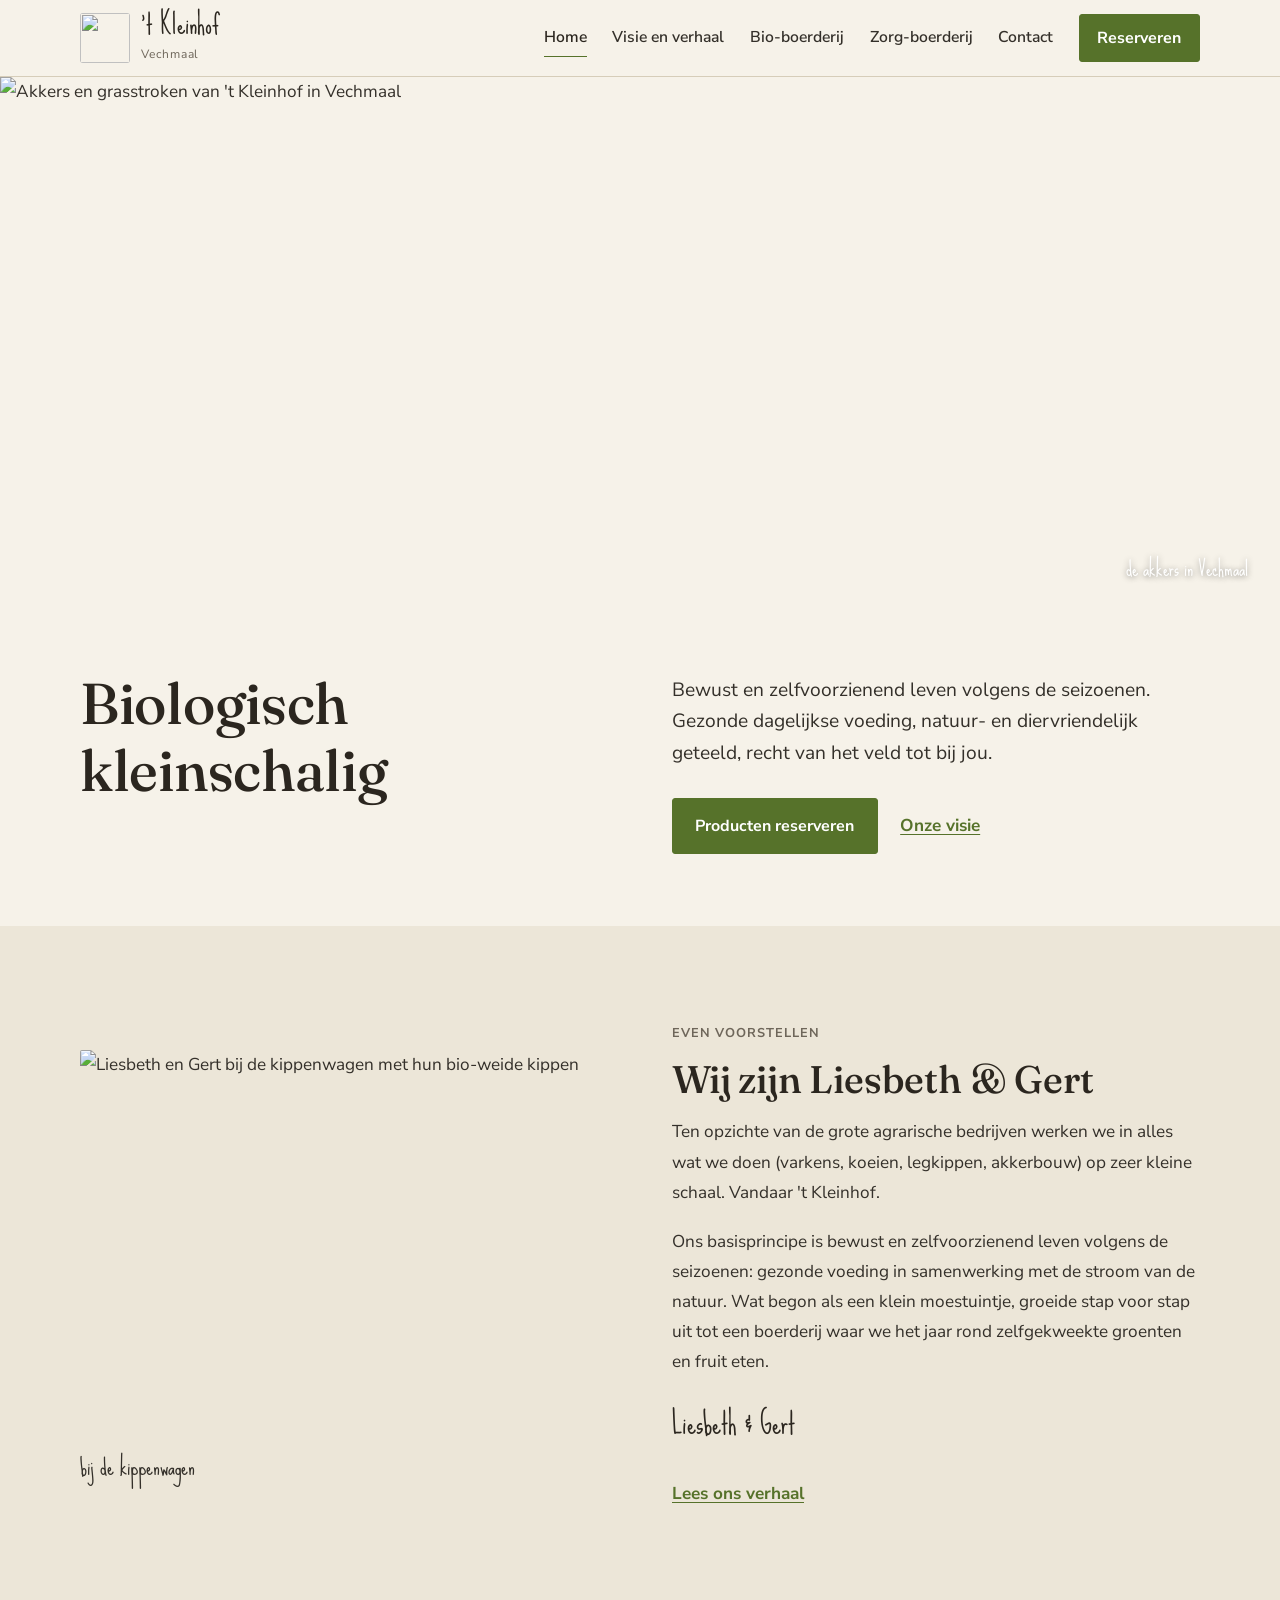
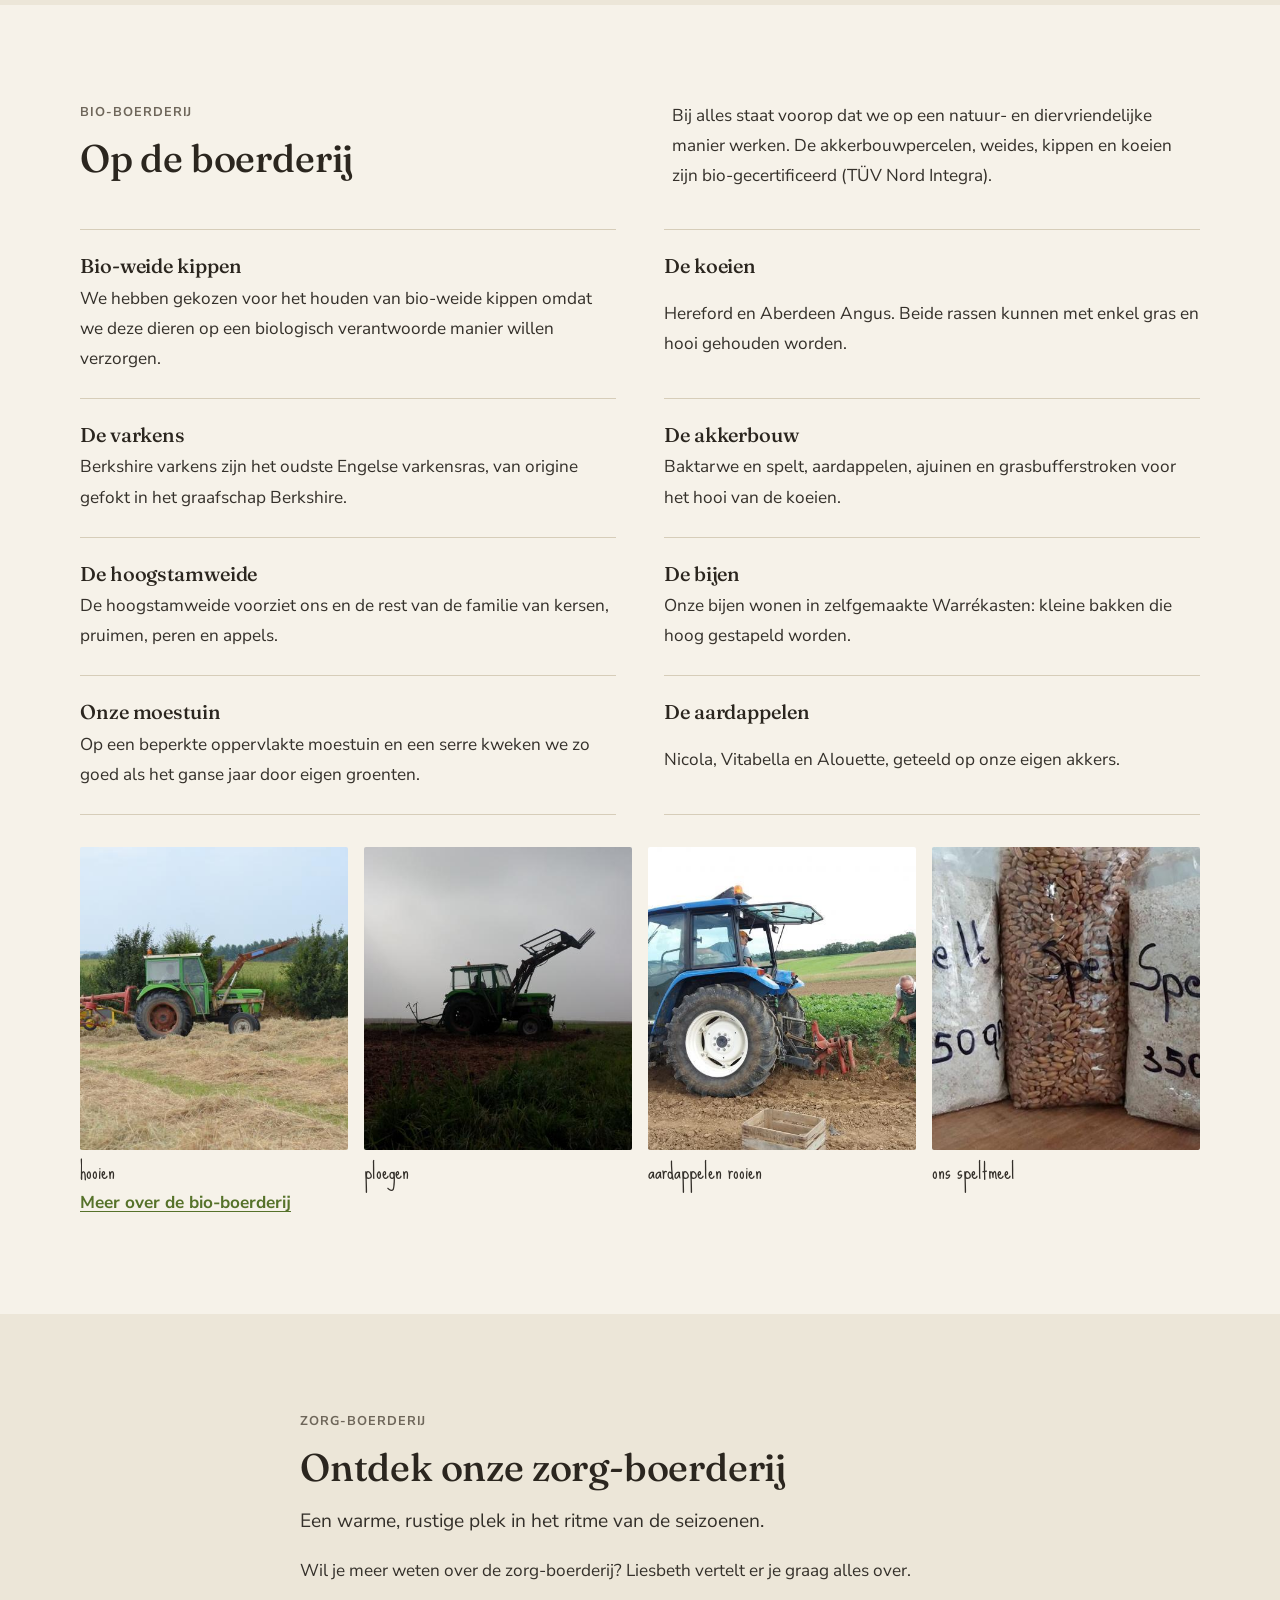
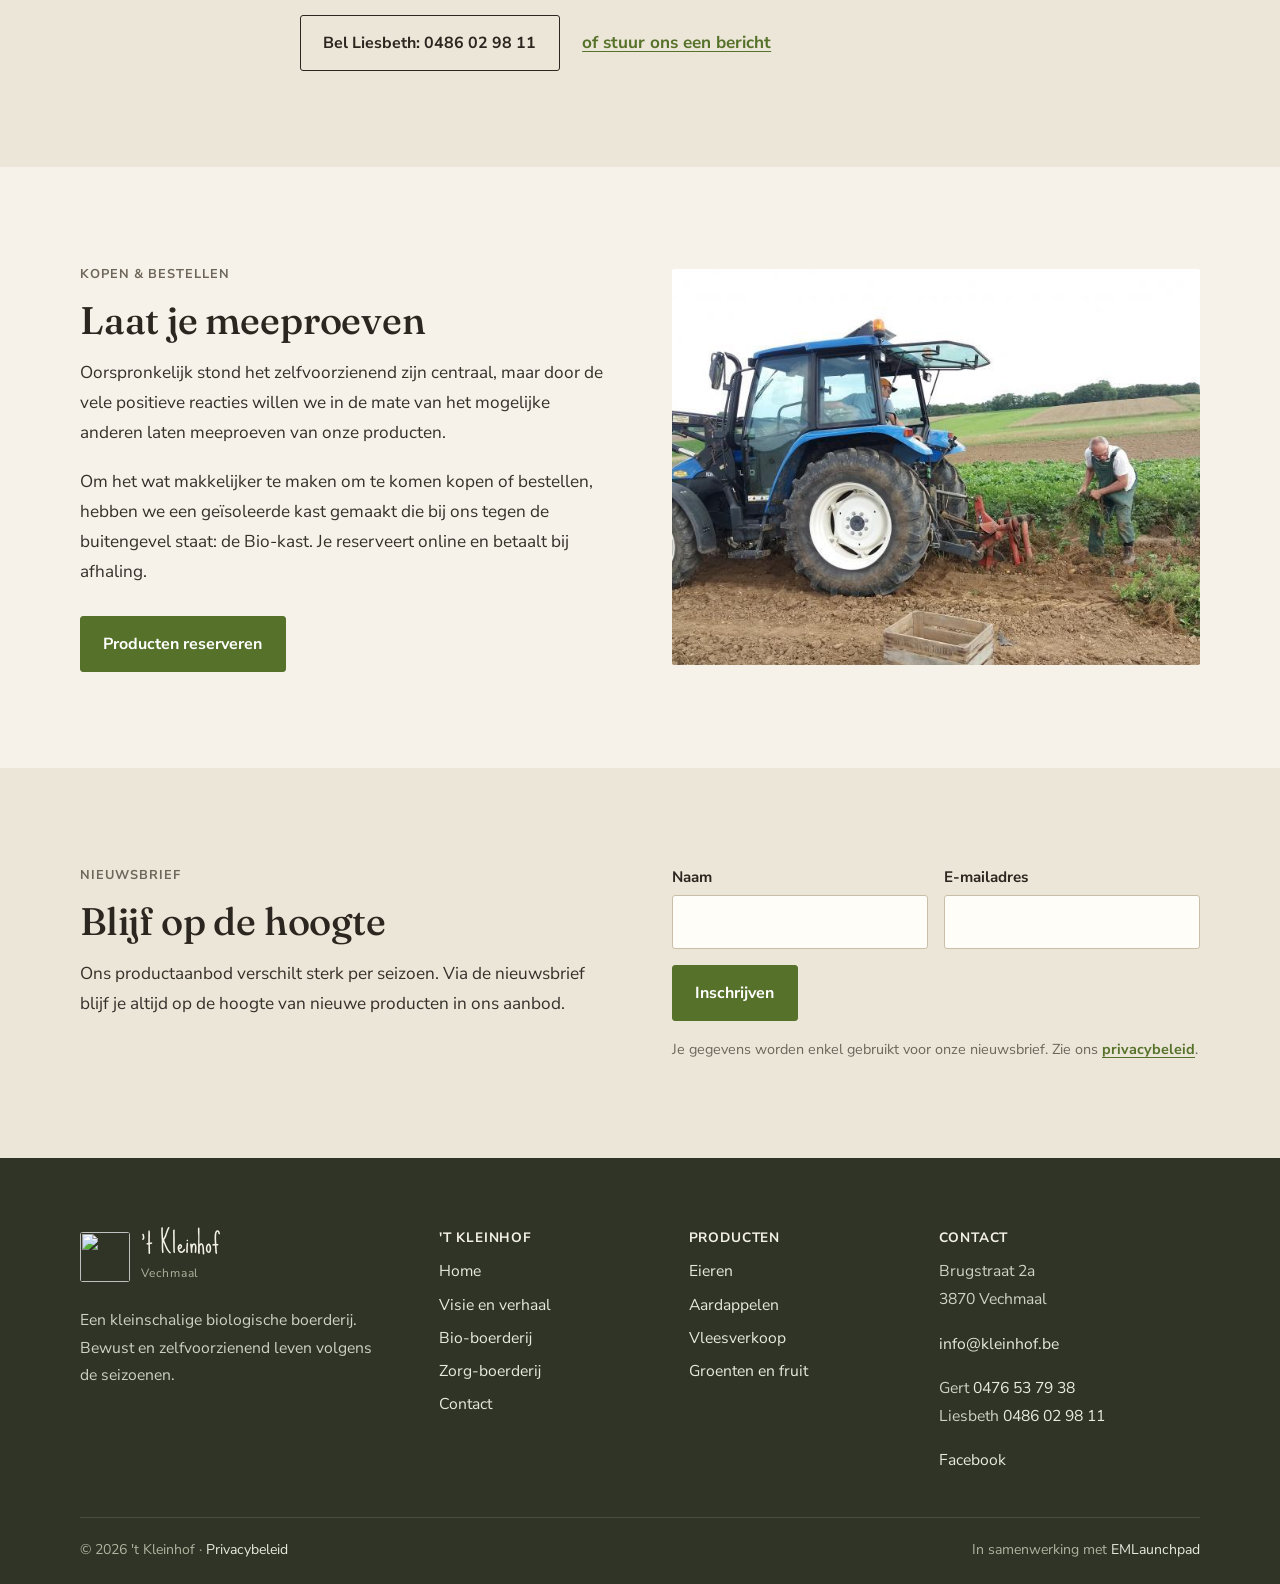
==== index.html @ ff2bd7fe "Website" ====
<!DOCTYPE html>
<html lang="nl">
<head>
  <meta charset="UTF-8" />
  <meta name="viewport" content="width=device-width, initial-scale=1.0" />
  <title>'t Kleinhof Vechmaal | Biologisch &amp; kleinschalig</title>
  <meta name="description" content="'t Kleinhof in Vechmaal is een kleinschalige biologische boerderij van Liesbeth &amp; Gert. Bewust en zelfvoorzienend leven volgens de seizoenen. Reserveer bio-eieren, aardappelen, ajuin en rundsvlees." />
  <meta name="theme-color" content="#f6f2e9" />
  <meta property="og:type" content="website" />
  <meta property="og:title" content="'t Kleinhof Vechmaal | Biologisch &amp; kleinschalig" />
  <meta property="og:description" content="'t Kleinhof in Vechmaal is een kleinschalige biologische boerderij van Liesbeth &amp; Gert. Bewust en zelfvoorzienend leven volgens de seizoenen. Reserveer bio-eieren, aardappelen, ajuin en rundsvlees." />
  <meta property="og:image" content="https://assets.cdn.filesafe.space/ZgvefHL6tlfdRaNGLqdD/media/6a88b6cd3556614796dc6c4f.jpg" />
  <meta property="og:locale" content="nl_BE" />
  <link rel="icon" href="https://assets.cdn.filesafe.space/ZgvefHL6tlfdRaNGLqdD/media/694a73c4a6b40253f5b23d27.png" />
  <link rel="preconnect" href="https://fonts.googleapis.com" />
  <link rel="preconnect" href="https://fonts.gstatic.com" crossorigin />
  <link href="https://fonts.googleapis.com/css2?family=Fraunces:opsz,wght@9..144,400;9..144,500&family=Nunito+Sans:wght@400;600;700&family=Sue+Ellen+Francisco&display=swap" rel="stylesheet" />
  <link rel="stylesheet" href="styles.css" />
</head>
<body>

  <!-- ============ HEADER ============ -->
  <header class="site-header">
    <nav class="nav container" aria-label="Hoofdnavigatie">
      <a class="brand" href="index.html" aria-label="'t Kleinhof Vechmaal, naar home">
        <img src="https://assets.cdn.filesafe.space/ZgvefHL6tlfdRaNGLqdD/media/694a73c4a6b40253f5b23d27.png" alt="" width="50" height="50" />
        <span><span class="brand__name">'t Kleinhof</span><span class="brand__sub">Vechmaal</span></span>
      </a>
      <button class="nav__toggle" aria-expanded="false" aria-controls="primary-menu">Menu</button>
      <div class="nav__links" id="primary-menu">
        <a href="index.html">Home</a>
        <a href="visie.html">Visie en verhaal</a>
        <a href="bio-boerderij.html">Bio-boerderij</a>
        <a href="index.html#zorg-boerderij">Zorg-boerderij</a>
        <a href="contact.html">Contact</a>
        <a class="btn" href="reserveren.html">Reserveren</a>
      </div>
    </nav>
  </header>

  <main>
    <!-- ============ HEROFOTO ============ -->
    <figure class="hero-photo">
      <img src="https://assets.cdn.filesafe.space/ZgvefHL6tlfdRaNGLqdD/media/6a88b6cd3556614796dc6c4f.jpg" alt="Akkers en grasstroken van 't Kleinhof in Vechmaal" width="1920" height="600" />
      <figcaption>de akkers in Vechmaal</figcaption>
    </figure>

    <!-- ============ INTRO ============ -->
    <section class="home-intro">
      <div class="container cols cols--top">
        <h1>Biologisch kleinschalig</h1>
        <div>
          <p class="intro">Bewust en zelfvoorzienend leven volgens de seizoenen. Gezonde dagelijkse voeding, natuur- en diervriendelijk geteeld, recht van het veld tot bij jou.</p>
          <div class="actions">
            <a class="btn" href="reserveren.html">Producten reserveren</a>
            <a class="text-link" href="visie.html">Onze visie</a>
          </div>
        </div>
      </div>
    </section>

    <!-- ============ EVEN VOORSTELLEN ============ -->
    <section class="section band">
      <div class="container cols">
        <figure class="photo photo--land">
          <img src="https://assets.cdn.filesafe.space/ZgvefHL6tlfdRaNGLqdD/media/52459343-5302-4f97-ac52-d328e1867f45.jpg" alt="Liesbeth en Gert bij de kippenwagen met hun bio-weide kippen" loading="lazy" width="850" height="610" />
          <figcaption>bij de kippenwagen</figcaption>
        </figure>
        <div>
          <span class="label">Even voorstellen</span>
          <h2>Wij zijn Liesbeth &amp; Gert</h2>
          <p class="mt-1">Ten opzichte van de grote agrarische bedrijven werken we in alles wat we doen (varkens, koeien, legkippen, akkerbouw) op zeer kleine schaal. Vandaar 't Kleinhof.</p>
          <p>Ons basisprincipe is bewust en zelfvoorzienend leven volgens de seizoenen: gezonde voeding in samenwerking met de stroom van de natuur. Wat begon als een klein moestuintje, groeide stap voor stap uit tot een boerderij waar we het jaar rond zelfgekweekte groenten en fruit eten.</p>
          <span class="signature">Liesbeth &amp; Gert</span>
          <div class="actions"><a class="text-link" href="visie.html">Lees ons verhaal</a></div>
        </div>
      </div>
    </section>

    <!-- ============ BIO-BOERDERIJ ============ -->
    <section class="section">
      <div class="container">
        <div class="cols cols--top" style="margin-bottom:2.4rem">
          <div>
            <span class="label">Bio-boerderij</span>
            <h2>Op de boerderij</h2>
          </div>
          <p>Bij alles staat voorop dat we op een natuur- en diervriendelijke manier werken. De akkerbouwpercelen, weides, kippen en koeien zijn bio-gecertificeerd (TÜV Nord Integra).</p>
        </div>

        <div class="farm-list farm-list--2">
          <div class="farm-list__item">
            <h3>Bio-weide kippen</h3>
            <p>We hebben gekozen voor het houden van bio-weide kippen omdat we deze dieren op een biologisch verantwoorde manier willen verzorgen.</p>
          </div>
          <div class="farm-list__item">
            <h3>De koeien</h3>
            <p>Hereford en Aberdeen Angus. Beide rassen kunnen met enkel gras en hooi gehouden worden.</p>
          </div>
          <div class="farm-list__item">
            <h3>De varkens</h3>
            <p>Berkshire varkens zijn het oudste Engelse varkensras, van origine gefokt in het graafschap Berkshire.</p>
          </div>
          <div class="farm-list__item">
            <h3>De akkerbouw</h3>
            <p>Baktarwe en spelt, aardappelen, ajuinen en grasbufferstroken voor het hooi van de koeien.</p>
          </div>
          <div class="farm-list__item">
            <h3>De hoogstamweide</h3>
            <p>De hoogstamweide voorziet ons en de rest van de familie van kersen, pruimen, peren en appels.</p>
          </div>
          <div class="farm-list__item">
            <h3>De bijen</h3>
            <p>Onze bijen wonen in zelfgemaakte Warrékasten: kleine bakken die hoog gestapeld worden.</p>
          </div>
          <div class="farm-list__item">
            <h3>Onze moestuin</h3>
            <p>Op een beperkte oppervlakte moestuin en een serre kweken we zo goed als het ganse jaar door eigen groenten.</p>
          </div>
          <div class="farm-list__item">
            <h3>De aardappelen</h3>
            <p>Nicola, Vitabella en Alouette, geteeld op onze eigen akkers.</p>
          </div>
        </div>

        <!-- Foto's uit map "afbeeldingen": upload naar GHL en vervang de src -->
        <div class="photos photos--4 mt-2">
          <figure class="photo"><img src="afbeeldingen/hooien.jpg" alt="Hooien" loading="lazy" /><figcaption>hooien</figcaption></figure>
          <figure class="photo"><img src="afbeeldingen/ploegen.jpg" alt="Ploegen" loading="lazy" /><figcaption>ploegen</figcaption></figure>
          <figure class="photo"><img src="afbeeldingen/aardappelen-rooien.jpg" alt="Aardappelen rooien" loading="lazy" /><figcaption>aardappelen rooien</figcaption></figure>
          <figure class="photo"><img src="afbeeldingen/spelt.jpg" alt="Zakken speltmeel" loading="lazy" /><figcaption>ons speltmeel</figcaption></figure>
        </div>

        <div class="actions"><a class="text-link" href="bio-boerderij.html">Meer over de bio-boerderij</a></div>
      </div>
    </section>

    <!-- ============ ZORG-BOERDERIJ ============ -->
    <section class="section band" id="zorg-boerderij">
      <div class="narrow">
        <span class="label">Zorg-boerderij</span>
        <h2>Ontdek onze zorg-boerderij</h2>
        <p class="intro mt-1">Een warme, rustige plek in het ritme van de seizoenen.</p>
        <p>Wil je meer weten over de zorg-boerderij? Liesbeth vertelt er je graag alles over.</p>
        <div class="actions">
          <a class="btn btn--plain" href="tel:+32486029811">Bel Liesbeth: 0486 02 98 11</a>
          <a class="text-link" href="contact.html">of stuur ons een bericht</a>
        </div>
      </div>
    </section>

    <!-- ============ LAAT JE MEEPROEVEN ============ -->
    <section class="section">
      <div class="container cols cols--flip">
        <figure class="photo photo--land">
          <!-- Vervang gerust door een foto van de Bio-kast -->
          <img src="afbeeldingen/aardappelen-rooien.jpg" alt="Aardappelen rooien op de akker van 't Kleinhof" loading="lazy" />
        </figure>
        <div>
          <span class="label">Kopen &amp; bestellen</span>
          <h2>Laat je meeproeven</h2>
          <p class="mt-1">Oorspronkelijk stond het zelfvoorzienend zijn centraal, maar door de vele positieve reacties willen we in de mate van het mogelijke anderen laten meeproeven van onze producten.</p>
          <p>Om het wat makkelijker te maken om te komen kopen of bestellen, hebben we een geïsoleerde kast gemaakt die bij ons tegen de buitengevel staat: de Bio-kast. Je reserveert online en betaalt bij afhaling.</p>
          <div class="actions">
            <a class="btn" href="reserveren.html">Producten reserveren</a>
          </div>
        </div>
      </div>
    </section>

    <!-- ============ NIEUWSBRIEF ============ -->
    <section class="section band" id="nieuwsbrief">
      <div class="container cols cols--top">
        <div>
          <span class="label">Nieuwsbrief</span>
          <h2>Blijf op de hoogte</h2>
          <p class="mt-1">Ons productaanbod verschilt sterk per seizoen. Via de nieuwsbrief blijf je altijd op de hoogte van nieuwe producten in ons aanbod.</p>
        </div>
        <!-- Demoformulier. In GoHighLevel: vervang door de embedcode van je GHL-nieuwsbriefformulier. -->
        <form class="form" data-validate novalidate>
          <div class="form-row">
            <div class="field">
              <label for="nb-naam">Naam</label>
              <input id="nb-naam" name="naam" type="text" autocomplete="name" required />
              <span class="field__err">Vul je naam in.</span>
            </div>
            <div class="field">
              <label for="nb-email">E-mailadres</label>
              <input id="nb-email" name="email" type="email" autocomplete="email" required />
              <span class="field__err">Vul een geldig e-mailadres in.</span>
            </div>
          </div>
          <button class="btn" type="submit">Inschrijven</button>
          <p class="form__note">Je gegevens worden enkel gebruikt voor onze nieuwsbrief. Zie ons <a class="text-link" href="privacy.html">privacybeleid</a>.</p>
          <div class="form-success">Bedankt, je bent ingeschreven op de nieuwsbrief.</div>
        </form>
      </div>
    </section>
  </main>

  <!-- ============ FOOTER ============ -->
  <footer class="site-footer">
    <div class="container">
      <div class="footer__grid">
        <div>
          <a class="brand" href="index.html" aria-label="'t Kleinhof Vechmaal, naar home">
            <img src="https://assets.cdn.filesafe.space/ZgvefHL6tlfdRaNGLqdD/media/694a73c4a6b40253f5b23d27.png" alt="" width="50" height="50" />
            <span><span class="brand__name">'t Kleinhof</span><span class="brand__sub">Vechmaal</span></span>
          </a>
          <p class="footer__about">Een kleinschalige biologische boerderij. Bewust en zelfvoorzienend leven volgens de seizoenen.</p>
        </div>
        <div>
          <h4>'t Kleinhof</h4>
          <div class="footer__links">
            <a href="index.html">Home</a>
            <a href="visie.html">Visie en verhaal</a>
            <a href="bio-boerderij.html">Bio-boerderij</a>
            <a href="index.html#zorg-boerderij">Zorg-boerderij</a>
            <a href="contact.html">Contact</a>
          </div>
        </div>
        <div>
          <h4>Producten</h4>
          <div class="footer__links">
            <a href="reserveren.html">Eieren</a>
            <a href="reserveren.html">Aardappelen</a>
            <a href="reserveren.html">Vleesverkoop</a>
            <a href="reserveren.html">Groenten en fruit</a>
          </div>
        </div>
        <div>
          <h4>Contact</h4>
          <p>Brugstraat 2a<br>3870 Vechmaal</p>
          <p><a href="mailto:info@kleinhof.be">info@kleinhof.be</a></p>
          <p>Gert <a href="tel:+32476537938">0476 53 79 38</a><br>Liesbeth <a href="tel:+32486029811">0486 02 98 11</a></p>
          <p><a href="https://www.facebook.com/tkleinhof/" target="_blank" rel="noopener">Facebook</a></p>
        </div>
      </div>
      <div class="footer__bottom">
        <span>© <span data-year>2026</span> 't Kleinhof · <a href="privacy.html">Privacybeleid</a></span>
        <span>In samenwerking met <a href="https://emlaunchpad.com" target="_blank" rel="noopener">EMLaunchpad</a></span>
      </div>
    </div>
  </footer>

  <script src="scripts.js"></script>
</body>
</html>
---- styles.css ----
/* =========================================================================
   't Kleinhof Vechmaal — gedeelde stylesheet
   Rustig en ambachtelijk: foto's in de hoofdrol, gewone tekstkolommen,
   dunne lijnen. Huisstijl van kleinhof.be (logo-groen, Fraunces +
   Nunito Sans, handschrift van het logo). Vanilla CSS, geen frameworks.
   ========================================================================= */

/* ---------- 1. Kleuren & maten ----------------------------------------- */
:root {
  --paper:    #f6f2e9;   /* achtergrond, ongebleekt papier */
  --paper-2:  #ece6d8;   /* afwisselende band */
  --ink:      #34302a;   /* lopende tekst */
  --soil:     #2b261f;   /* titels */
  --muted:    #6e665a;
  --line:     #d6cdb9;
  --green:    #56722a;   /* links en knoppen, gedempt bladgroen */
  --green-d:  #445c1f;
  --lime:     #8cc63f;   /* logo-groen, spaarzaam */
  --footer:   #2f3426;

  --font-display: 'Fraunces', Georgia, 'Times New Roman', serif;
  --font-body:    'Nunito Sans', system-ui, -apple-system, 'Segoe UI', sans-serif;
  --font-hand:    'Sue Ellen Francisco', 'Comic Sans MS', cursive;

  --container: 1120px;
  --narrow: 680px;
  --gutter: clamp(1.1rem, 4vw, 2rem);
  --section-y: clamp(3.5rem, 8vw, 6rem);
}

/* ---------- 2. Basis ---------------------------------------------------- */
*, *::before, *::after { box-sizing: border-box; margin: 0; padding: 0; }
html { scroll-behavior: smooth; -webkit-text-size-adjust: 100%; }
body {
  font-family: var(--font-body);
  font-size: 1.075rem;
  line-height: 1.75;
  color: var(--ink);
  background: var(--paper);
  -webkit-font-smoothing: antialiased;
}
img { max-width: 100%; display: block; }
a { color: inherit; }
ul { list-style: none; }
button { font: inherit; cursor: pointer; border: 0; background: none; color: inherit; }
:focus-visible { outline: 2px solid var(--green); outline-offset: 3px; }
::selection { background: #dfe9c8; }

h1, h2, h3, h4 {
  font-family: var(--font-display);
  font-weight: 500;
  color: var(--soil);
  line-height: 1.15;
  letter-spacing: -.005em;
}
h1 { font-size: clamp(2.3rem, 5.5vw, 3.6rem); }
h2 { font-size: clamp(1.7rem, 3.4vw, 2.4rem); }
h3 { font-size: 1.3rem; }
h4 { font-size: 1.05rem; }
p { max-width: 64ch; }
p + p { margin-top: 1.1em; }
strong { color: var(--soil); font-weight: 700; }

.text-link { color: var(--green); font-weight: 700; text-decoration: underline; text-underline-offset: 3px; text-decoration-thickness: 1px; }
.text-link:hover { color: var(--green-d); text-decoration-thickness: 2px; }

.label {
  display: block;
  font-size: .8rem; font-weight: 700;
  letter-spacing: .08em; text-transform: uppercase;
  color: var(--muted);
  margin-bottom: .8rem;
}
.hand { font-family: var(--font-hand); font-size: 1.5rem; line-height: 1.2; color: var(--soil); }
.intro { font-size: 1.2rem; line-height: 1.65; }

/* ---------- 3. Layout --------------------------------------------------- */
.container { width: min(100% - var(--gutter) * 2, var(--container)); margin-inline: auto; }
.narrow { width: min(100% - var(--gutter) * 2, var(--narrow)); margin-inline: auto; }
.section { padding-block: var(--section-y); }
.section + .section { border-top: 1px solid var(--line); }
.band { background: var(--paper-2); border-top: 0 !important; }
.band + .section { border-top: 0; }

.cols { display: grid; gap: clamp(2rem, 5vw, 4rem); }
@media (min-width: 860px) {
  .cols { grid-template-columns: 1fr 1fr; align-items: center; }
  .cols--top { align-items: start; }
  .cols--text-wide { grid-template-columns: 5fr 7fr; }
  .cols--photo-wide { grid-template-columns: 7fr 5fr; }
  .cols--flip > :first-child { order: 2; }
}

/* ---------- 4. Knoppen -------------------------------------------------- */
.btn {
  display: inline-block;
  padding: .8rem 1.4rem;
  border-radius: 3px;
  background: var(--green);
  color: #fff;
  font-weight: 700; font-size: 1rem;
  text-decoration: none;
  border: 1px solid var(--green);
  transition: background .2s, border-color .2s, color .2s;
}
.btn:hover { background: var(--green-d); border-color: var(--green-d); }
.btn--plain { background: transparent; color: var(--soil); border-color: var(--soil); }
.btn--plain:hover { background: var(--soil); color: var(--paper); border-color: var(--soil); }
.actions { display: flex; flex-wrap: wrap; align-items: center; gap: 1rem 1.4rem; margin-top: 1.8rem; }

/* ---------- 5. Header --------------------------------------------------- */
.site-header {
  position: sticky; top: 0; z-index: 50;
  background: var(--paper);
  border-bottom: 1px solid var(--line);
}
.nav { display: flex; align-items: center; justify-content: space-between; gap: 1rem; padding-block: .7rem; }
.brand { display: inline-flex; align-items: center; gap: .7rem; text-decoration: none; }
.brand img { width: 50px; height: 50px; border-radius: 3px; }
.brand__name { font-family: var(--font-hand); font-size: 1.7rem; line-height: 1; color: var(--soil); }
.brand__sub { display: block; font-size: .75rem; color: var(--muted); letter-spacing: .06em; }

.nav__links { display: flex; align-items: center; gap: 1.6rem; }
.nav__links a:not(.btn) {
  text-decoration: none;
  font-weight: 600; font-size: .98rem;
  color: var(--ink);
  padding-block: .3rem;
  border-bottom: 1px solid transparent;
}
.nav__links a:not(.btn):hover { border-color: var(--ink); }
.nav__links a[aria-current="page"] { border-color: var(--green); color: var(--soil); }
.nav__links .btn { padding: .55rem 1.1rem; }

.nav__toggle { display: none; font-weight: 700; padding: .5rem .2rem; border-bottom: 1px solid var(--ink); }
.nav-backdrop { display: none; }

@media (max-width: 900px) {
  .nav__toggle { display: block; }
  .nav__links {
    display: none;
    position: absolute; left: 0; right: 0; top: 100%;
    flex-direction: column; align-items: flex-start; gap: 0;
    padding: .6rem var(--gutter) 1.4rem;
    background: var(--paper);
    border-bottom: 1px solid var(--line);
  }
  .nav__links a:not(.btn) { width: 100%; padding: .75rem 0; border-bottom: 1px solid var(--line); font-size: 1.05rem; }
  .nav__links a[aria-current="page"] { color: var(--green); }
  .nav__links .btn { margin-top: 1rem; }
  .nav-open .nav__links { display: flex; }
}

/* ---------- 6. Foto's --------------------------------------------------- */
.photo { margin: 0; }
.photo img { width: 100%; height: 100%; object-fit: cover; border-radius: 2px; }
.photo figcaption { font-family: var(--font-hand); font-size: 1.4rem; color: var(--ink); margin-top: .5rem; line-height: 1.2; }
.photos + .actions { margin-top: 2.4rem; }
.photo--tall img { aspect-ratio: 4 / 5; }
.photo--wide img { aspect-ratio: 16 / 9; }
.photo--land img { aspect-ratio: 4 / 3; }

.hero-photo { position: relative; }
.hero-photo img { width: 100%; height: clamp(300px, 58vh, 620px); object-fit: cover; object-position: center 60%; }
.hero-photo figcaption {
  position: absolute; right: var(--gutter); bottom: .8rem;
  font-family: var(--font-hand); font-size: 1.25rem; color: #fff;
  text-shadow: 0 1px 6px rgba(0, 0, 0, .45);
}

.photos { display: grid; gap: 1rem; grid-template-columns: repeat(2, 1fr); }
@media (min-width: 860px) { .photos--4 { grid-template-columns: repeat(4, 1fr); } }
.photos .photo img { aspect-ratio: 1 / 1; }

/* ---------- 7. Home intro ---------------------------------------------- */
.home-intro { padding-block: clamp(2.5rem, 6vw, 4.5rem); }
.home-intro h1 { max-width: 12ch; }
.home-intro .intro { margin-top: .2rem; }

.signature { font-family: var(--font-hand); font-size: 1.8rem; color: var(--soil); margin-top: 1.4rem; display: block; }

/* ---------- 8. Lijst "op de boerderij" --------------------------------- */
.farm-list { border-top: 1px solid var(--line); }
.farm-list__item {
  display: grid; gap: .4rem 2rem;
  padding-block: 1.5rem;
  border-bottom: 1px solid var(--line);
}
@media (min-width: 760px) { .farm-list__item { grid-template-columns: 220px 1fr; } }
.farm-list__item h3 { font-size: 1.25rem; }
.farm-list__item p { color: var(--ink); }
.farm-list--2 { display: grid; gap: 0 3rem; border-top: 0; }
@media (min-width: 860px) {
  .farm-list--2 { grid-template-columns: 1fr 1fr; }
  .farm-list--2 .farm-list__item { grid-template-columns: 1fr; }
}
.farm-list--2 .farm-list__item:nth-child(-n+2) { border-top: 1px solid var(--line); }
@media (max-width: 859px) { .farm-list--2 .farm-list__item:nth-child(2) { border-top: 0; } }

/* Rijen met foto (bio-boerderij) */
.topic { display: grid; gap: 1.4rem 3rem; padding-block: clamp(2rem, 5vw, 3rem); border-bottom: 1px solid var(--line); }
.topic:first-child { padding-top: 0; }
@media (min-width: 860px) { .topic { grid-template-columns: 5fr 7fr; align-items: center; } .topic--flip > :first-child { order: 2; } }
.topic h2 { font-size: clamp(1.5rem, 2.8vw, 2rem); margin-bottom: .8rem; }

/* ---------- 9. Pagina-kop (subpagina's) -------------------------------- */
.page-head { padding: clamp(2.6rem, 7vw, 4.5rem) 0 clamp(2rem, 4vw, 3rem); }
.page-head h1 { max-width: 18ch; }
.page-head .intro { margin-top: 1rem; }
.crumbs { font-size: .9rem; color: var(--muted); margin-bottom: 1.2rem; }
.crumbs a { color: var(--muted); }

/* ---------- 10. Verhaal (visie) ---------------------------------------- */
.letter p { font-size: 1.15rem; line-height: 1.8; }
.letter p + p { margin-top: 1.2em; }
.letter .photo { margin-block: 2.4rem; }
.quote {
  margin: 2.4rem 0;
  padding-left: 1.4rem;
  border-left: 2px solid var(--lime);
  font-family: var(--font-display);
  font-size: clamp(1.3rem, 2.4vw, 1.6rem);
  line-height: 1.45;
  color: var(--soil);
}

/* ---------- 11. Tabel (spelt) ------------------------------------------ */
.table-wrap { overflow-x: auto; }
table.plain { width: 100%; border-collapse: collapse; font-size: 1rem; }
table.plain caption { text-align: left; font-family: var(--font-display); font-size: 1.2rem; color: var(--soil); padding-bottom: .8rem; }
table.plain th, table.plain td { padding: .7rem .4rem; text-align: left; border-bottom: 1px solid var(--line); }
table.plain thead th { font-size: .82rem; letter-spacing: .06em; text-transform: uppercase; color: var(--muted); font-weight: 700; border-bottom: 2px solid var(--soil); }
table.plain td:not(:first-child), table.plain th:not(:first-child) { text-align: right; }

/* ---------- 12. Reserveren --------------------------------------------- */
.steps { list-style: none; display: grid; gap: 1.4rem 3rem; counter-reset: s; border-top: 1px solid var(--line); padding-top: 1.6rem; }
@media (min-width: 860px) { .steps { grid-template-columns: repeat(3, 1fr); } }
.steps li { counter-increment: s; }
.steps li::before { content: counter(s) "."; font-family: var(--font-display); font-size: 1.6rem; color: var(--green); display: block; line-height: 1; margin-bottom: .5rem; }
.steps h3 { margin-bottom: .3rem; }

.res-layout { display: grid; gap: 2.4rem; align-items: start; }
@media (min-width: 1040px) { .res-layout { grid-template-columns: 260px 1fr; gap: 3.5rem; } }
.res-notes > div { padding-block: 1.1rem; border-bottom: 1px solid var(--line); }
.res-notes > div:first-child { border-top: 1px solid var(--line); }
.res-notes h4 { margin-bottom: .2rem; }
.res-notes p { font-size: .97rem; }
.res-frame { position: relative; background: #fff; border: 1px solid var(--line); border-radius: 3px; min-height: 400px; }
.res-frame iframe { display: block; width: 100%; min-height: 1100px; border: 0; }
.res-frame__loading { position: absolute; top: 3rem; left: 0; right: 0; text-align: center; color: var(--muted); transition: opacity .3s; pointer-events: none; }
.res-frame.is-loaded .res-frame__loading { opacity: 0; }

/* ---------- 13. Formulieren -------------------------------------------- */
.form { display: grid; gap: 1rem; }
.form-row { display: grid; gap: 1rem; }
@media (min-width: 640px) { .form-row { grid-template-columns: 1fr 1fr; } }
.field { display: grid; gap: .3rem; }
.field label { font-weight: 700; font-size: .95rem; color: var(--soil); }
.field input, .field textarea, .field select {
  width: 100%;
  padding: .75rem .9rem;
  font: inherit; font-size: 1rem; color: var(--ink);
  background: #fffdf8;
  border: 1px solid #c9bfa8;
  border-radius: 3px;
}
.field textarea { min-height: 140px; resize: vertical; }
.field input:focus, .field textarea:focus, .field select:focus { outline: none; border-color: var(--green); box-shadow: 0 0 0 3px rgba(86, 114, 42, .15); }
.field__err { display: none; font-size: .88rem; color: #a2402a; }
.field.has-error input, .field.has-error textarea { border-color: #a2402a; }
.field.has-error .field__err { display: block; }
.form__note { font-size: .9rem; color: var(--muted); }
.form-success { display: none; padding: 1rem 0; font-weight: 700; color: var(--green-d); }
.form.is-sent .form-success { display: block; }
.form.is-sent > :not(.form-success) { display: none; }
.form .btn { justify-self: start; }

/* ---------- 14. Contact ------------------------------------------------- */
.address { font-style: normal; }
.address dl { display: grid; gap: 0; border-top: 1px solid var(--line); }
.address dl > div { display: grid; grid-template-columns: 150px 1fr; gap: 1rem; padding-block: .85rem; border-bottom: 1px solid var(--line); }
.address dt { color: var(--muted); font-size: .95rem; }
.address dd a { color: var(--soil); font-weight: 700; text-decoration: none; }
.address dd a:hover { color: var(--green); text-decoration: underline; }
@media (max-width: 480px) { .address dl > div { grid-template-columns: 1fr; gap: 0; } }
.map iframe { width: 100%; height: clamp(300px, 40vw, 440px); border: 0; display: block; }

/* ---------- 15. Prose (privacy) ---------------------------------------- */
.prose h2 { font-size: 1.5rem; margin: 2.2rem 0 .6rem; }
.prose ul { list-style: disc; padding-left: 1.3rem; margin-top: .8rem; }
.prose ul li + li { margin-top: .3rem; }
.prose a { color: var(--green); font-weight: 700; }

/* ---------- 16. Footer -------------------------------------------------- */
.site-footer { background: var(--footer); color: #cfd1c3; padding-top: clamp(3rem, 6vw, 4.5rem); font-size: .98rem; }
.site-footer a { color: #e8e9de; text-decoration: none; }
.site-footer a:hover { text-decoration: underline; }
.footer__grid { display: grid; gap: 2rem; }
@media (min-width: 720px) { .footer__grid { grid-template-columns: 1.5fr 1fr 1fr 1.2fr; } }
.site-footer .brand__name { color: #f4f1e6; }
.site-footer .brand__sub { color: #aeb39e; }
.footer__about { margin-top: 1rem; max-width: 34ch; }
.site-footer h4 { font-family: var(--font-body); font-size: .85rem; font-weight: 700; letter-spacing: .06em; text-transform: uppercase; color: #f4f1e6; margin-bottom: .8rem; }
.footer__links { display: grid; gap: .35rem; }
.footer__bottom { display: flex; flex-wrap: wrap; justify-content: space-between; gap: .6rem; margin-top: 2.6rem; padding-block: 1.3rem; border-top: 1px solid rgba(255, 255, 255, .12); font-size: .88rem; color: #aeb39e; }

/* ---------- 17. Hulpklassen -------------------------------------------- */
.mt-1 { margin-top: 1rem; }
.mt-2 { margin-top: 2rem; }
.muted { color: var(--muted); }
.visually-hidden { position: absolute !important; width: 1px; height: 1px; overflow: hidden; clip: rect(0 0 0 0); white-space: nowrap; }

@media (prefers-reduced-motion: reduce) {
  html { scroll-behavior: auto; }
  * { transition: none !important; }
}
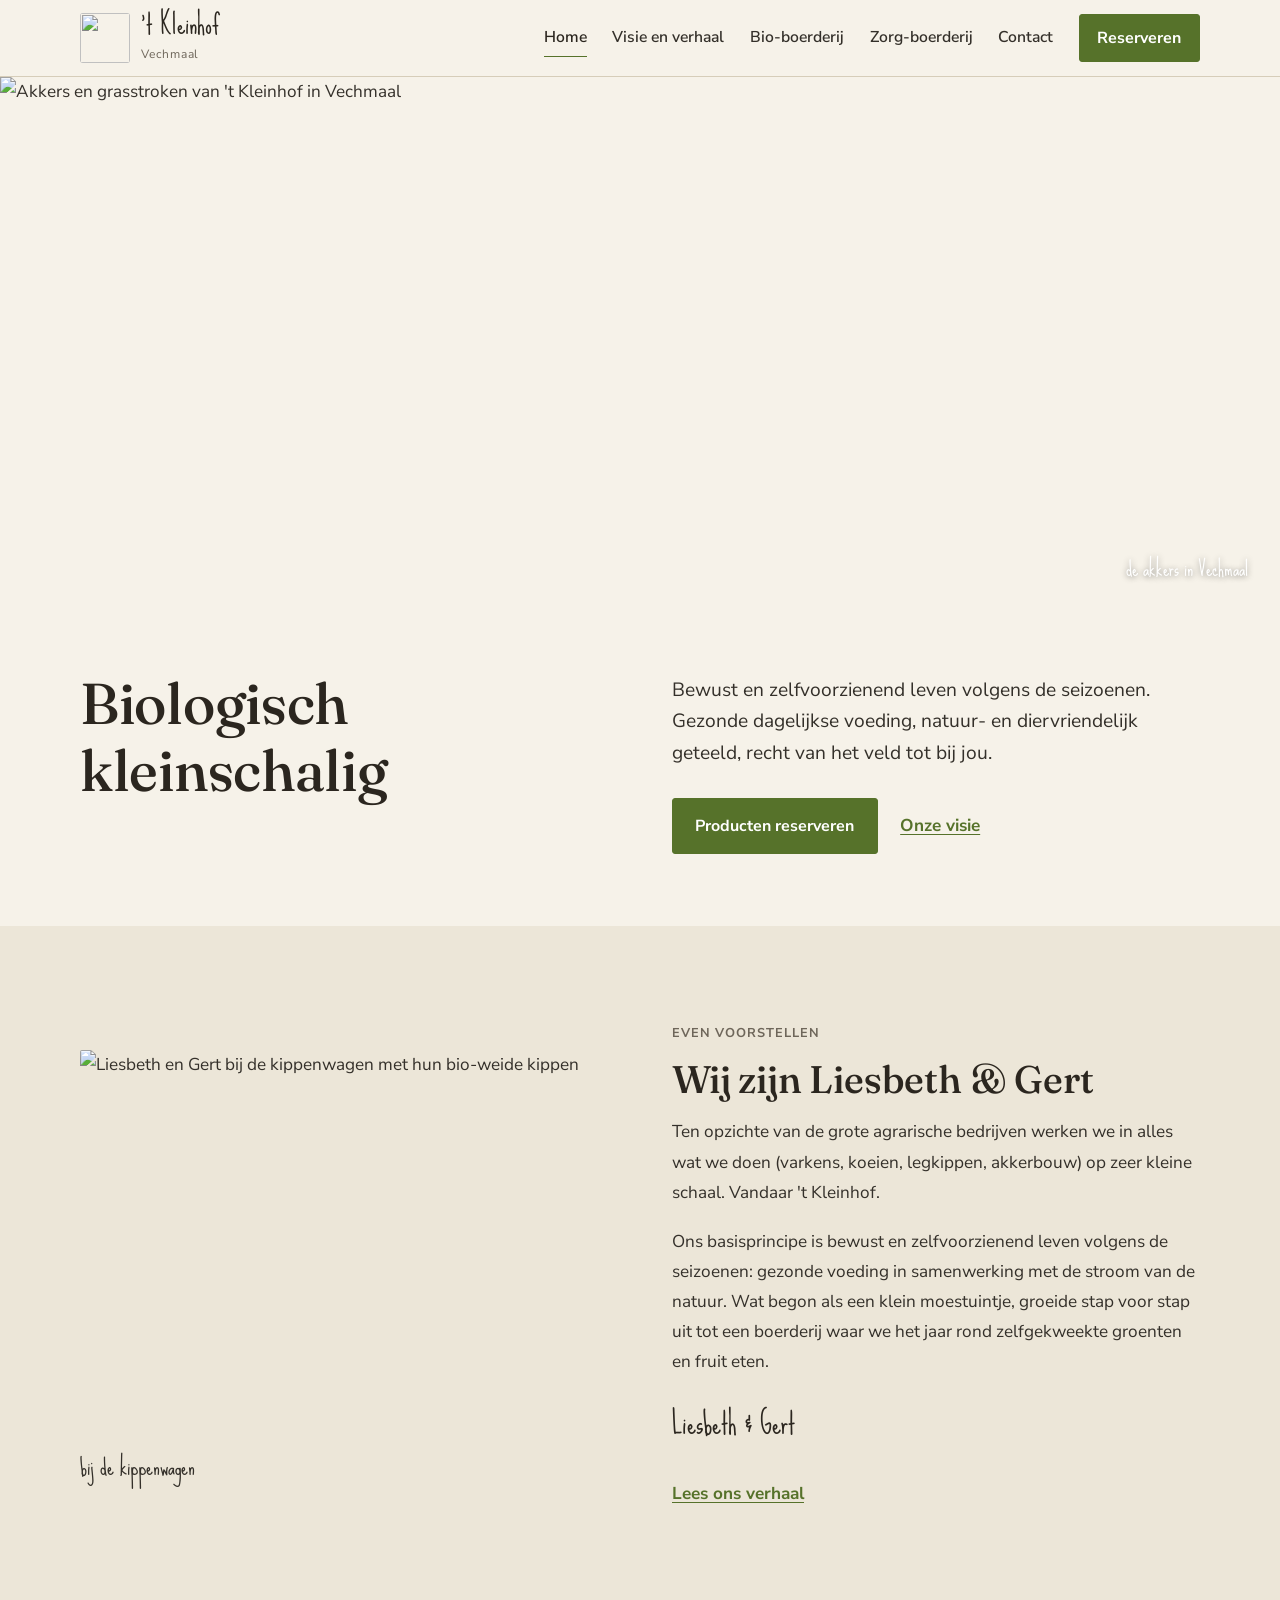
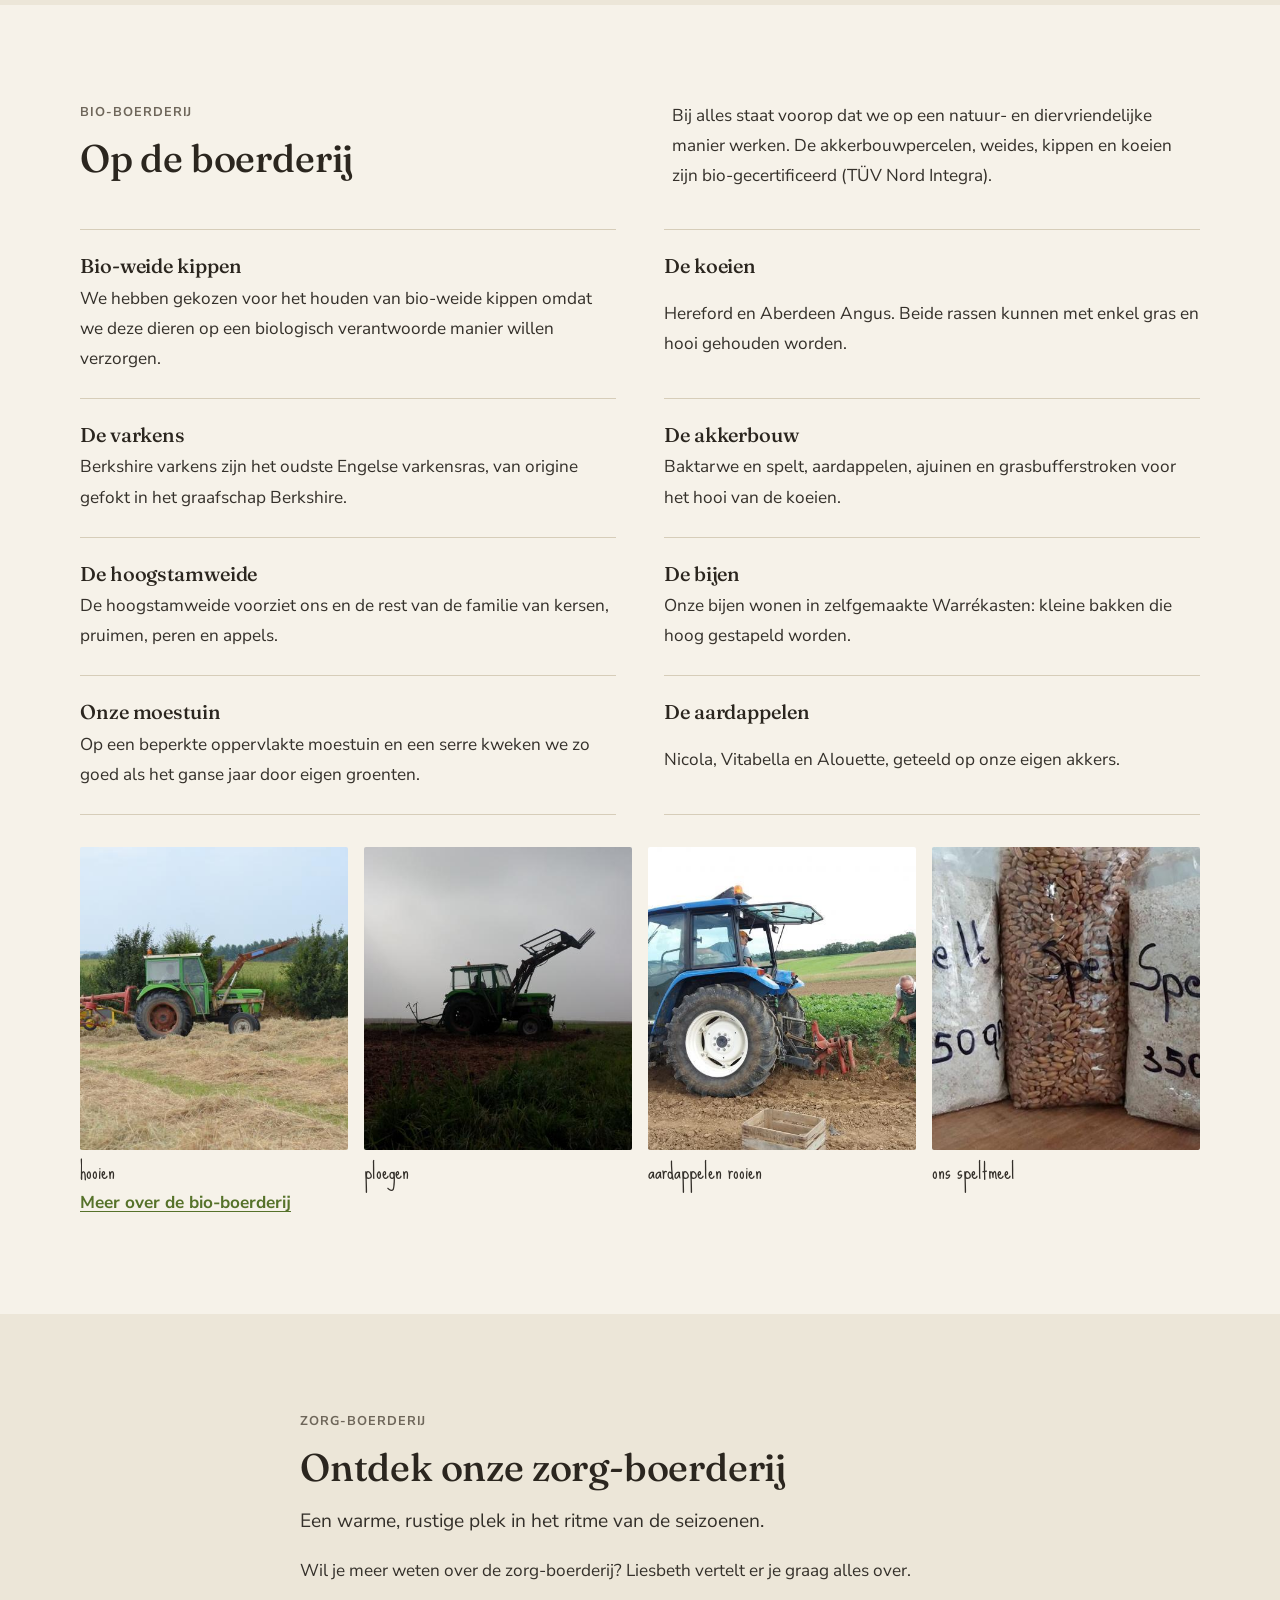
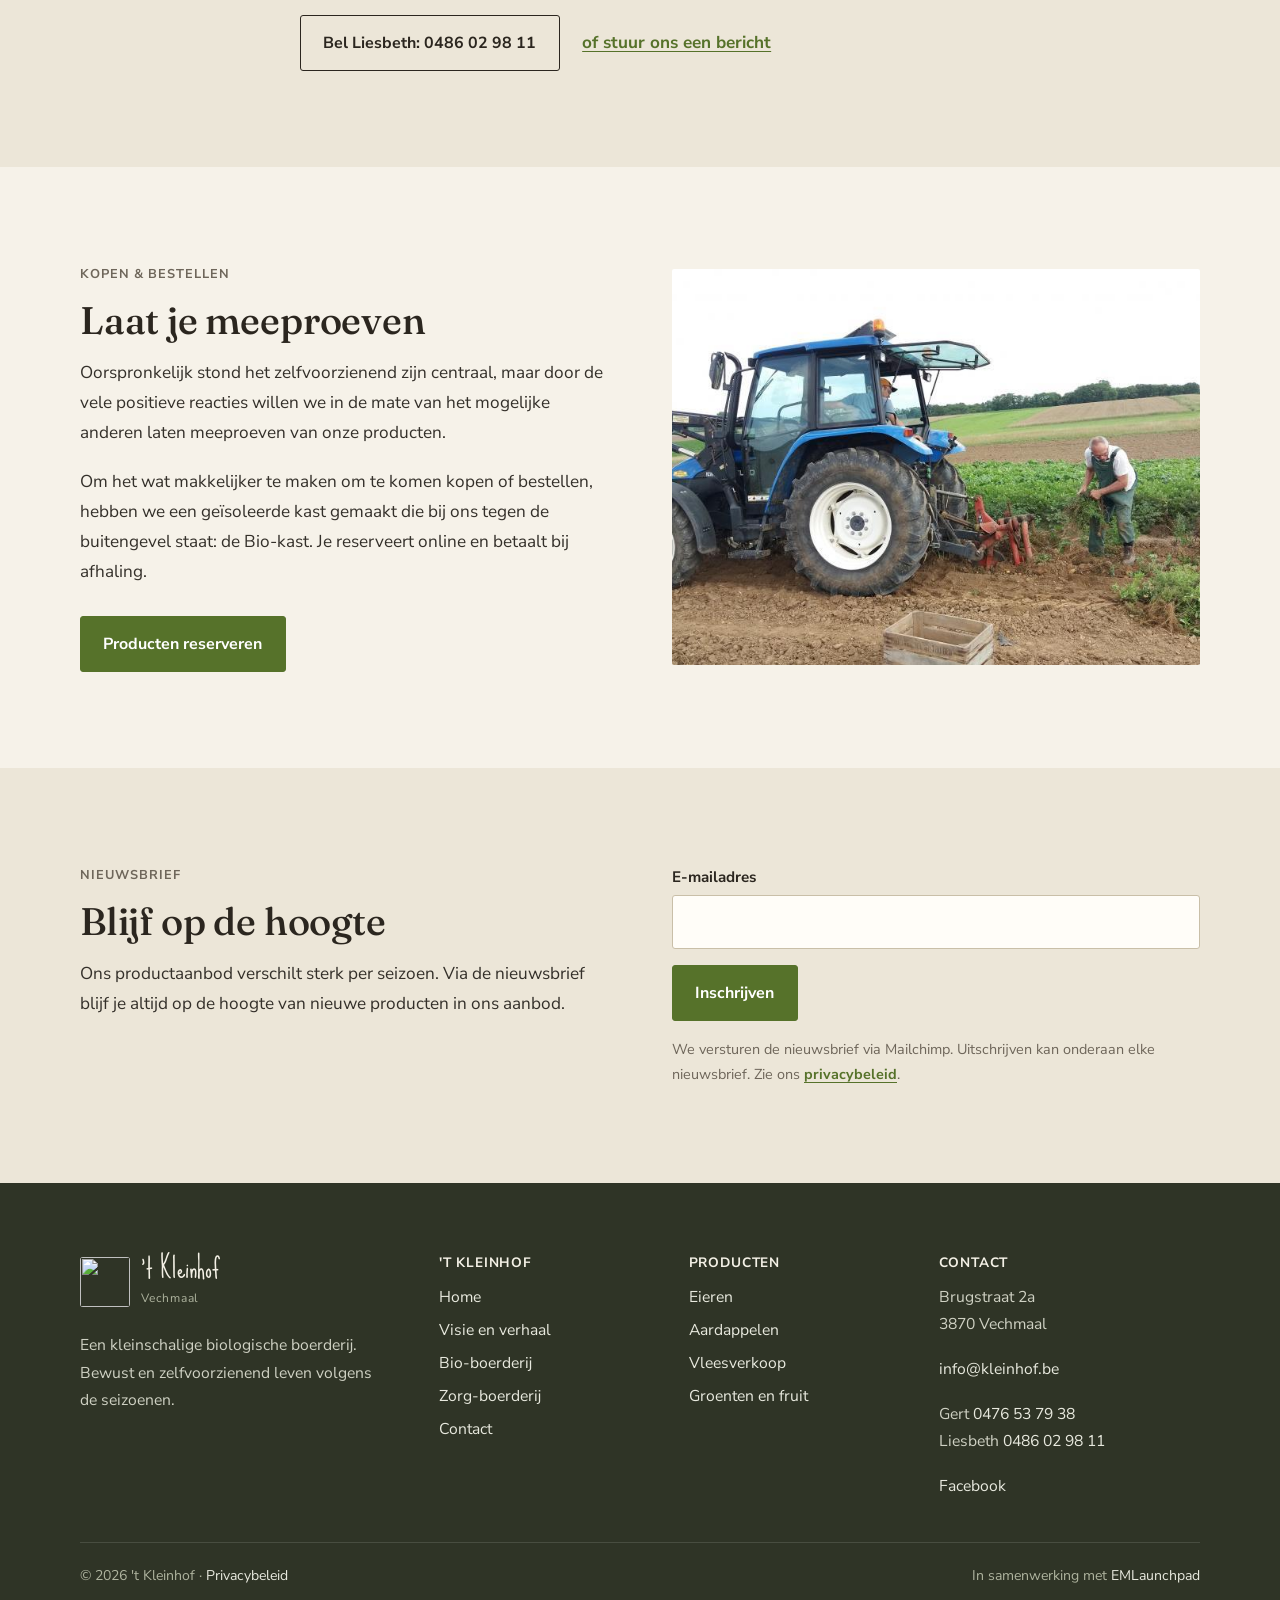
==== commit 539b80a9: "Newsletter form: subscribe to the Kleinhof Mailchimp list The newsletter form was a demo that only v" ====
--- a/index.html
+++ b/index.html
@@ -176,23 +176,18 @@
           <h2>Blijf op de hoogte</h2>
           <p class="mt-1">Ons productaanbod verschilt sterk per seizoen. Via de nieuwsbrief blijf je altijd op de hoogte van nieuwe producten in ons aanbod.</p>
         </div>
-        <!-- Demoformulier. In GoHighLevel: vervang door de embedcode van je GHL-nieuwsbriefformulier. -->
-        <form class="form" data-validate novalidate>
-          <div class="form-row">
-            <div class="field">
-              <label for="nb-naam">Naam</label>
-              <input id="nb-naam" name="naam" type="text" autocomplete="name" required />
-              <span class="field__err">Vul je naam in.</span>
-            </div>
-            <div class="field">
-              <label for="nb-email">E-mailadres</label>
-              <input id="nb-email" name="email" type="email" autocomplete="email" required />
-              <span class="field__err">Vul een geldig e-mailadres in.</span>
-            </div>
-          </div>
+        <!-- Inschrijving op de Mailchimp-lijst van 't Kleinhof (dezelfde lijst als eepurl.com/c5XNBj). Mailchimp rondt af in een nieuw tabblad. -->
+        <form class="form" action="https://kleinhof.us16.list-manage.com/subscribe/post?u=d6b5e772ab05404ce36f036de&amp;id=49fa42a588" method="post" target="_blank" data-validate data-extern novalidate>
+          <div class="field">
+            <label for="nb-email">E-mailadres</label>
+            <input id="nb-email" name="EMAIL" type="email" autocomplete="email" required />
+            <span class="field__err">Vul een geldig e-mailadres in.</span>
+          </div>
+          <input type="hidden" name="gdpr[2955]" value="Y" />
+          <div aria-hidden="true" style="position: absolute; left: -5000px;"><input type="text" name="b_d6b5e772ab05404ce36f036de_49fa42a588" tabindex="-1" value="" /></div>
           <button class="btn" type="submit">Inschrijven</button>
-          <p class="form__note">Je gegevens worden enkel gebruikt voor onze nieuwsbrief. Zie ons <a class="text-link" href="privacy.html">privacybeleid</a>.</p>
-          <div class="form-success">Bedankt, je bent ingeschreven op de nieuwsbrief.</div>
+          <p class="form__note">We versturen de nieuwsbrief via Mailchimp. Uitschrijven kan onderaan elke nieuwsbrief. Zie ons <a class="text-link" href="privacy.html">privacybeleid</a>.</p>
+          <div class="form-success">Bedankt. Rond je inschrijving af in het venster van Mailchimp dat net openging. Krijg je daarna een mail, klik dan op de link om te bevestigen.</div>
         </form>
       </div>
     </section>
--- a/styles.css
+++ b/styles.css
@@ -197,6 +197,73 @@
 .farm-list--2 .farm-list__item:nth-child(-n+2) { border-top: 1px solid var(--line); }
 @media (max-width: 859px) { .farm-list--2 .farm-list__item:nth-child(2) { border-top: 0; } }
 
+/* Onderwerpen met foto's (bio-boerderij): klein fotootje naast de tekst,
+   een regel "Bekijk foto's", en de lijst met foto's (zonder JS via :target) */
+.farm-list__item.has-photos { display: flex; flex-wrap: wrap; align-items: flex-start; gap: .6rem 1.4rem; }
+.farm-list__text { flex: 1 1 0; min-width: 0; }
+.farm-list__text h3 { margin-bottom: .4rem; }
+.farm-list__thumb { flex: 0 0 auto; width: 104px; margin-top: .3rem; }
+.farm-list__thumb img { width: 104px; height: 78px; object-fit: cover; border-radius: 2px; }
+@media (max-width: 420px) {
+  .farm-list__thumb, .farm-list__thumb img { width: 76px; }
+  .farm-list__thumb img { height: 58px; }
+}
+.photo-link {
+  display: inline-block; margin-top: .55rem;
+  font-size: .95rem; font-weight: 700; color: var(--green);
+  text-decoration: underline; text-underline-offset: 3px; text-decoration-thickness: 1px;
+}
+.photo-link:hover { color: var(--green-d); text-decoration-thickness: 2px; }
+.photo-link__count { font-weight: 400; color: var(--muted); }
+.farm-list__thumb:hover img { opacity: .88; }
+
+.topic-photos { display: none; }
+.topic-photos:target {
+  display: grid; flex-basis: 100%;
+  grid-template-columns: repeat(auto-fill, minmax(130px, 1fr));
+  gap: .9rem; padding-top: .6rem;
+  scroll-margin-top: 90px;
+}
+.topic-photos img { width: 100%; height: auto; aspect-ratio: 4 / 3; object-fit: cover; border-radius: 2px; }
+.topic-photos span { display: block; font-family: var(--font-hand); font-size: 1.15rem; line-height: 1.2; margin-top: .3rem; }
+
+/* Fotovenster (dialog), opent vanuit scripts.js */
+html.lightbox-open { overflow: hidden; }
+.lightbox {
+  width: 100%; height: 100%; max-width: none; max-height: none;
+  margin: 0; padding: 0; border: 0;
+  background: transparent; color: var(--ink);
+  overscroll-behavior: contain; touch-action: pan-y pinch-zoom;
+}
+.lightbox button { touch-action: manipulation; }
+.lightbox::backdrop { background: rgba(43, 38, 31, .86); }
+.lightbox[open] { display: flex; align-items: center; justify-content: center; }
+.lightbox__panel {
+  display: flex; flex-direction: column;
+  width: min(100%, 1080px); max-height: 100%;
+  background: var(--paper);
+  padding: .9rem clamp(1rem, 3vw, 1.6rem) 1.1rem;
+}
+@media (min-width: 760px) { .lightbox__panel { width: min(100% - 4rem, 1080px); max-height: calc(100% - 4rem); border-radius: 3px; } }
+.lightbox__bar { display: flex; align-items: baseline; gap: 1rem; padding-bottom: .7rem; border-bottom: 1px solid var(--line); }
+.lightbox__title { font-family: var(--font-display); font-size: 1.25rem; color: var(--soil); flex: 1 1 auto; min-width: 0; }
+.lightbox__count { font-size: .9rem; color: var(--muted); white-space: nowrap; }
+.lightbox__btn {
+  font-weight: 700; font-size: .95rem; color: var(--soil);
+  padding: .45rem .2rem; border-bottom: 1px solid currentColor;
+  white-space: nowrap;
+}
+.lightbox__btn:hover { color: var(--green); }
+.lightbox__btn[disabled] { opacity: .35; cursor: default; color: var(--muted); }
+.lightbox__figure { margin: .9rem 0 0; flex: 1 1 auto; min-height: 0; display: flex; flex-direction: column; touch-action: pan-y pinch-zoom; }
+.lightbox__img {
+  width: 100%; height: auto; max-height: calc(100vh - 12.5rem); max-height: calc(100dvh - 12.5rem);
+  object-fit: contain; background: var(--paper-2); border-radius: 2px;
+}
+.lightbox__figure figcaption { font-family: var(--font-hand); font-size: 1.4rem; line-height: 1.2; color: var(--ink); margin-top: .5rem; min-height: 1.2em; }
+.lightbox__nav { display: flex; justify-content: space-between; gap: 1rem; margin-top: .6rem; padding-top: .6rem; border-top: 1px solid var(--line); }
+.lightbox__nav[hidden] { display: none; }
+
 /* Rijen met foto (bio-boerderij) */
 .topic { display: grid; gap: 1.4rem 3rem; padding-block: clamp(2rem, 5vw, 3rem); border-bottom: 1px solid var(--line); }
 .topic:first-child { padding-top: 0; }
